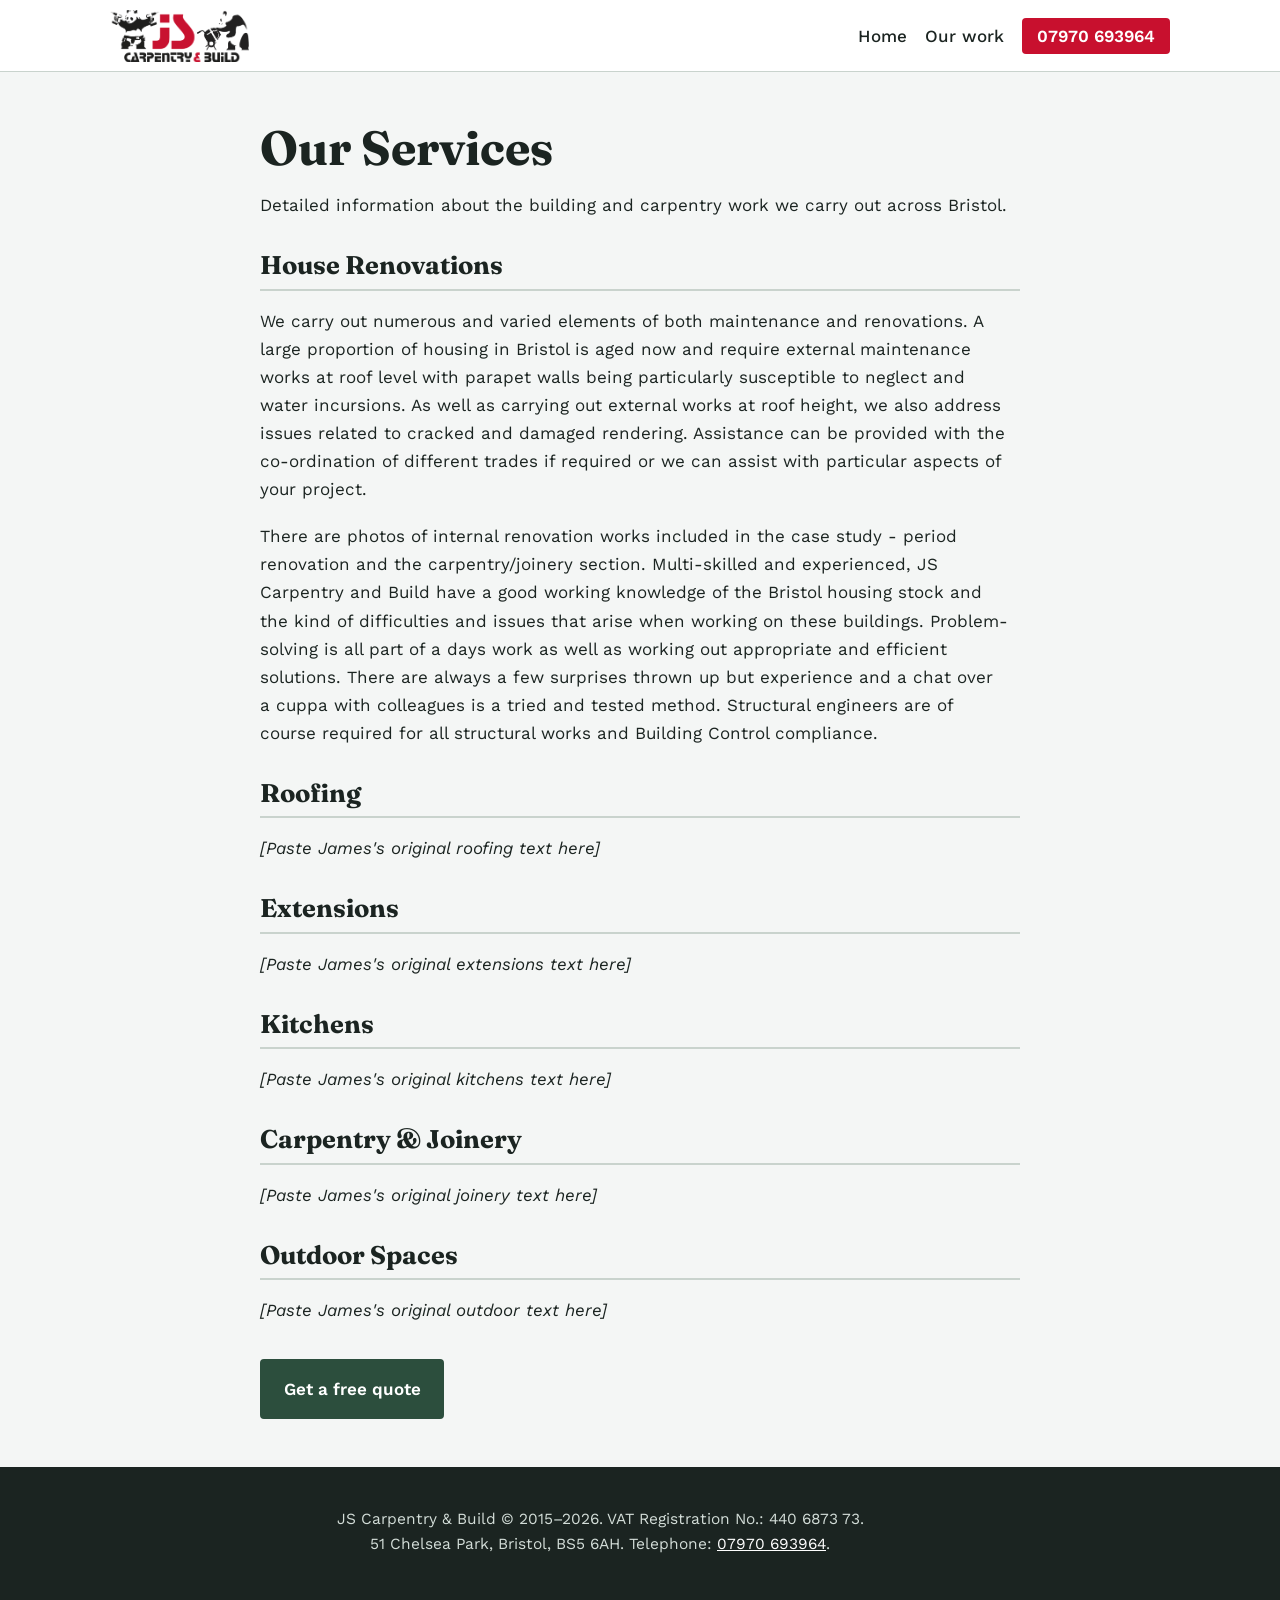
==== services.html @ 01779cc7 "Updated Gallery and hiding slider" ====
<!DOCTYPE html>
<html lang="en-GB">
<head>
<meta charset="utf-8">
<meta name="viewport" content="width=device-width, initial-scale=1">
<title>Our Services | JS Carpentry &amp; Build</title>
<meta name="description" content="Detailed information about our building and carpentry services in Bristol.">
<link rel="preconnect" href="https://fonts.googleapis.com">
<link rel="preconnect" href="https://fonts.gstatic.com" crossorigin>
<link href="https://fonts.googleapis.com/css2?family=Fraunces:opsz,wght@9..144,500;9..144,700&family=Work+Sans:wght@400;500;600&display=swap" rel="stylesheet">
<style>
:root{
  --bg:#F4F6F5; --ink:#1B2421; --muted:#4B5953; --lead:#3E6B55; --lead-dark:#2C4E3D;
  --red:#C8102E; --red-dark:#A00C24;
  --tint:#E1EAE4; --line:#C9D3CD; --white:#fff;
  --display:"Fraunces",Georgia,"Times New Roman",serif;
  --body:"Work Sans",system-ui,-apple-system,"Segoe UI",Arial,sans-serif;
}
*{box-sizing:border-box}
body{margin:0;background:var(--bg);color:var(--ink);font-family:var(--body);font-size:1.0625rem;line-height:1.65;padding-bottom:4.5rem}
a{color:var(--lead-dark)}
.wrap{max-width:800px;margin:0 auto;padding:0 1.25rem}
h1,h2,h3{font-family:var(--display);margin:0;line-height:1.15;font-weight:700}
h1{font-size:clamp(1.9rem,4vw,3rem);margin-bottom:1rem}
h2{font-size:1.6rem;margin:2rem 0 1rem;border-bottom:2px solid var(--line);padding-bottom:.5rem; scroll-margin-top: 2rem;}
p{margin:0 0 1.2rem;max-width:68ch}

header.site{background:var(--white);border-bottom:1px solid var(--line);padding:.6rem 0}
header.site .wrap{display:flex;align-items:center;justify-content:space-between;gap:1rem;max-width:1100px;flex-wrap:wrap}
.brand{display:flex;align-items:center;gap:.6rem;text-decoration:none;color:var(--ink)}
.brand img{height:52px;width:auto;display:block}
nav ul{display:flex;gap:1.1rem;list-style:none;margin:0;padding:0;flex-wrap:wrap;align-items:center}
nav a{text-decoration:none;color:var(--ink);font-weight:500}
nav a.tel{background:var(--red);color:#fff;padding:.5rem .95rem;border-radius:4px;font-weight:600}

.main-content{padding:3rem 0}
.btn{display:inline-block;padding:.85rem 1.35rem;border-radius:4px;font-weight:600;text-decoration:none;border:2px solid var(--lead-dark);cursor:pointer;background:var(--lead-dark);color:#fff;margin-top:1rem}

footer.site{background:var(--ink);color:#D3DDD8;padding:2.5rem 0;font-size:.97rem;text-align:center}
footer.site a{color:#fff}
</style>
</head>
<body>

<header class="site">
  <div class="wrap">
    <a href="index.html" class="brand">
      <img src="logos/jscarpentary-logo-transparent.png" alt="JS Carpentry & Build">
    </a>
    <nav>
      <ul>
        <li><a href="index.html">Home</a></li>
        <li><a href="index.html#work">Our work</a></li>
        <li><a class="tel" href="tel:+447970693964">07970 693964</a></li>
      </ul>
    </nav>
  </div>
</header>

<main class="main-content">
  <div class="wrap">
    <h1>Our Services</h1>
    <p>Detailed information about the building and carpentry work we carry out across Bristol.</p>

    <section id="renovations">
      <h2>House Renovations</h2>
      <p>We carry out numerous and varied elements of both maintenance and renovations. A large proportion of housing in Bristol is aged now and require external maintenance works at roof level with parapet walls being particularly susceptible to neglect and water incursions. As well as carrying out external works at roof height, we also address issues related to cracked and damaged rendering. Assistance can be provided with the co-ordination of different trades if required or we can assist with particular aspects of your project.</p>
      <p>There are photos of internal renovation works included in the case study - period renovation and the carpentry/joinery section. Multi-skilled and experienced, JS Carpentry and Build have a good working knowledge of the Bristol housing stock and the kind of difficulties and issues that arise when working on these buildings. Problem-solving is all part of a days work as well as working out appropriate and efficient solutions. There are always a few surprises thrown up but experience and a chat over a cuppa with colleagues is a tried and tested method. Structural engineers are of course required for all structural works and Building Control compliance.</p>
    </section>

    <section id="roofing">
      <h2>Roofing</h2>
      <p><em>[Paste James's original roofing text here]</em></p>
    </section>

    <section id="extensions">
      <h2>Extensions</h2>
      <p><em>[Paste James's original extensions text here]</em></p>
    </section>

    <section id="kitchens">
      <h2>Kitchens</h2>
      <p><em>[Paste James's original kitchens text here]</em></p>
    </section>

    <section id="joinery">
      <h2>Carpentry & Joinery</h2>
      <p><em>[Paste James's original joinery text here]</em></p>
    </section>

    <section id="outdoor">
      <h2>Outdoor Spaces</h2>
      <p><em>[Paste James's original outdoor text here]</em></p>
    </section>

    <a href="index.html#contact" class="btn">Get a free quote</a>
  </div>
</main>

<footer class="site">
  <div class="wrap">
    <p>JS Carpentry &amp; Build &copy; 2015&ndash;2026. VAT Registration No.: 440 6873 73.<br>
    51 Chelsea Park, Bristol, BS5 6AH. Telephone: <a href="tel:+447970693964">07970 693964</a>.</p>
  </div>
</footer>

</body>
</html>
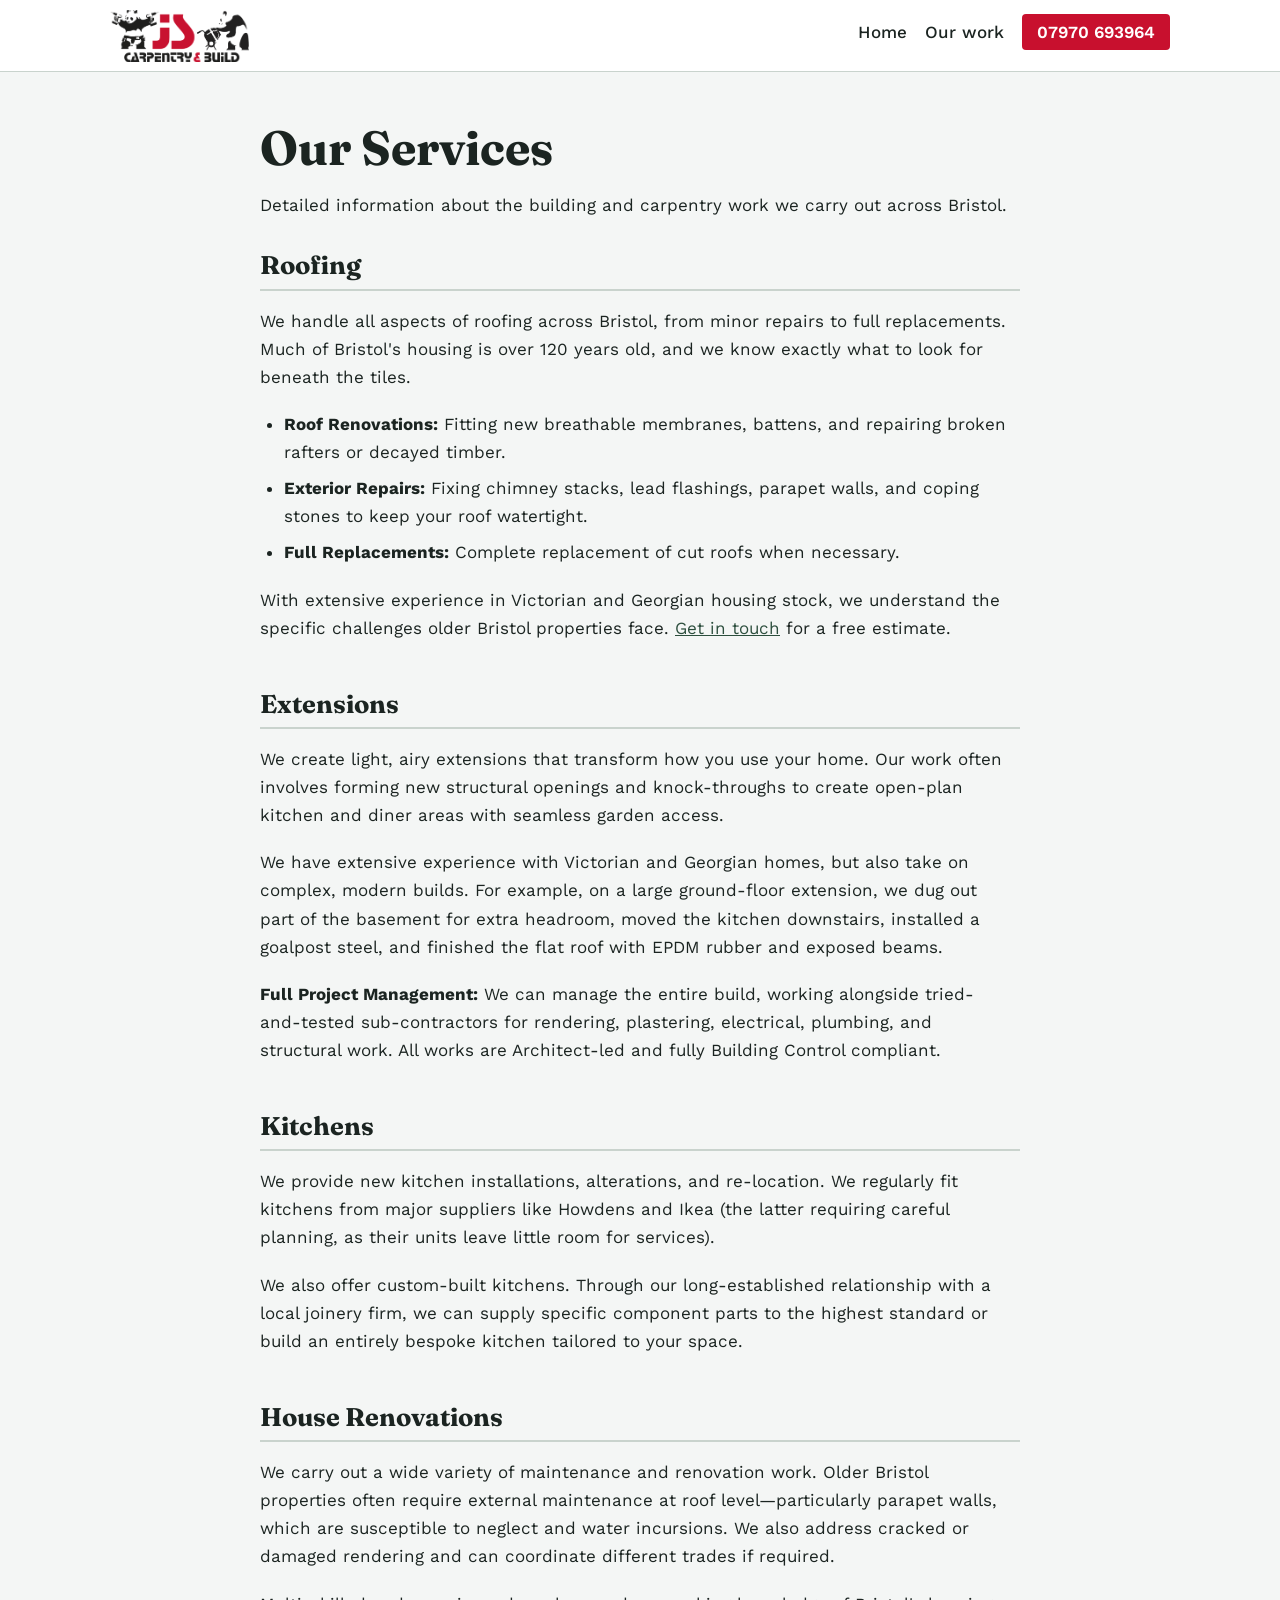
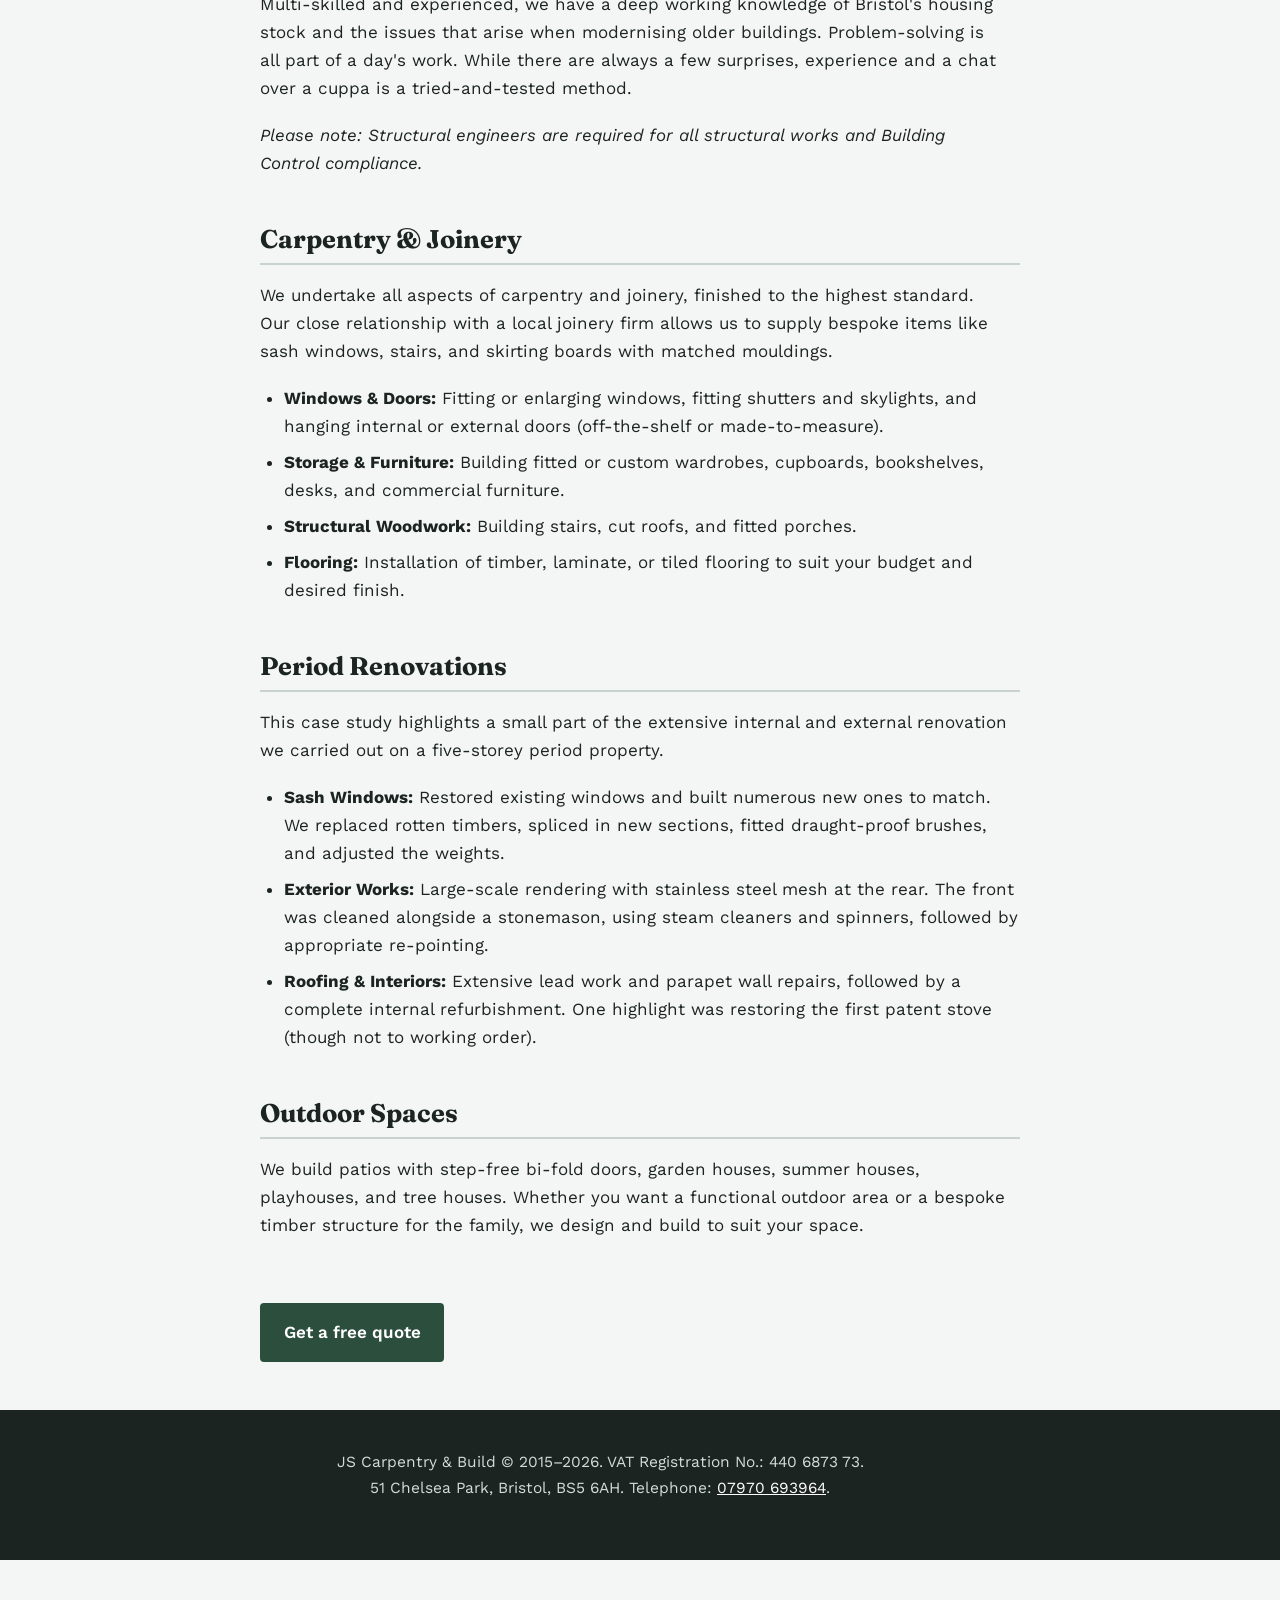
==== commit e04c3871: "Services page" ====
--- a/services.html
+++ b/services.html
@@ -24,6 +24,8 @@
 h1{font-size:clamp(1.9rem,4vw,3rem);margin-bottom:1rem}
 h2{font-size:1.6rem;margin:2rem 0 1rem;border-bottom:2px solid var(--line);padding-bottom:.5rem; scroll-margin-top: 2rem;}
 p{margin:0 0 1.2rem;max-width:68ch}
+ul{margin:0 0 1.2rem;padding-left:1.5rem}
+li{margin-bottom:0.5rem}
 
 header.site{background:var(--white);border-bottom:1px solid var(--line);padding:.6rem 0}
 header.site .wrap{display:flex;align-items:center;justify-content:space-between;gap:1rem;max-width:1100px;flex-wrap:wrap}
@@ -62,35 +64,61 @@
     <h1>Our Services</h1>
     <p>Detailed information about the building and carpentry work we carry out across Bristol.</p>
 
-    <section id="renovations">
-      <h2>House Renovations</h2>
-      <p>We carry out numerous and varied elements of both maintenance and renovations. A large proportion of housing in Bristol is aged now and require external maintenance works at roof level with parapet walls being particularly susceptible to neglect and water incursions. As well as carrying out external works at roof height, we also address issues related to cracked and damaged rendering. Assistance can be provided with the co-ordination of different trades if required or we can assist with particular aspects of your project.</p>
-      <p>There are photos of internal renovation works included in the case study - period renovation and the carpentry/joinery section. Multi-skilled and experienced, JS Carpentry and Build have a good working knowledge of the Bristol housing stock and the kind of difficulties and issues that arise when working on these buildings. Problem-solving is all part of a days work as well as working out appropriate and efficient solutions. There are always a few surprises thrown up but experience and a chat over a cuppa with colleagues is a tried and tested method. Structural engineers are of course required for all structural works and Building Control compliance.</p>
+    <section id="roofing" style="margin-bottom: 3rem;">
+      <h2>Roofing</h2>
+      <p>We handle all aspects of roofing across Bristol, from minor repairs to full replacements. Much of Bristol's housing is over 120 years old, and we know exactly what to look for beneath the tiles.</p>
+      <ul>
+        <li><strong>Roof Renovations:</strong> Fitting new breathable membranes, battens, and repairing broken rafters or decayed timber.</li>
+        <li><strong>Exterior Repairs:</strong> Fixing chimney stacks, lead flashings, parapet walls, and coping stones to keep your roof watertight.</li>
+        <li><strong>Full Replacements:</strong> Complete replacement of cut roofs when necessary.</li>
+      </ul>
+      <p>With extensive experience in Victorian and Georgian housing stock, we understand the specific challenges older Bristol properties face. <a href="index.html#contact">Get in touch</a> for a free estimate.</p>
     </section>
 
-    <section id="roofing">
-      <h2>Roofing</h2>
-      <p><em>[Paste James's original roofing text here]</em></p>
+    <section id="extensions" style="margin-bottom: 3rem;">
+      <h2>Extensions</h2>
+      <p>We create light, airy extensions that transform how you use your home. Our work often involves forming new structural openings and knock-throughs to create open-plan kitchen and diner areas with seamless garden access.</p>
+      <p>We have extensive experience with Victorian and Georgian homes, but also take on complex, modern builds. For example, on a large ground-floor extension, we dug out part of the basement for extra headroom, moved the kitchen downstairs, installed a goalpost steel, and finished the flat roof with EPDM rubber and exposed beams.</p>
+      <p><strong>Full Project Management:</strong> We can manage the entire build, working alongside tried-and-tested sub-contractors for rendering, plastering, electrical, plumbing, and structural work. All works are Architect-led and fully Building Control compliant.</p>
     </section>
 
-    <section id="extensions">
-      <h2>Extensions</h2>
-      <p><em>[Paste James's original extensions text here]</em></p>
+    <section id="kitchens" style="margin-bottom: 3rem;">
+      <h2>Kitchens</h2>
+      <p>We provide new kitchen installations, alterations, and re-location. We regularly fit kitchens from major suppliers like Howdens and Ikea (the latter requiring careful planning, as their units leave little room for services).</p>
+      <p>We also offer custom-built kitchens. Through our long-established relationship with a local joinery firm, we can supply specific component parts to the highest standard or build an entirely bespoke kitchen tailored to your space.</p>
     </section>
 
-    <section id="kitchens">
-      <h2>Kitchens</h2>
-      <p><em>[Paste James's original kitchens text here]</em></p>
+    <section id="renovations" style="margin-bottom: 3rem;">
+      <h2>House Renovations</h2>
+      <p>We carry out a wide variety of maintenance and renovation work. Older Bristol properties often require external maintenance at roof level—particularly parapet walls, which are susceptible to neglect and water incursions. We also address cracked or damaged rendering and can coordinate different trades if required.</p>
+      <p>Multi-skilled and experienced, we have a deep working knowledge of Bristol's housing stock and the issues that arise when modernising older buildings. Problem-solving is all part of a day's work. While there are always a few surprises, experience and a chat over a cuppa is a tried-and-tested method.</p>
+      <p><em>Please note: Structural engineers are required for all structural works and Building Control compliance.</em></p>
     </section>
 
-    <section id="joinery">
+    <section id="joinery" style="margin-bottom: 3rem;">
       <h2>Carpentry & Joinery</h2>
-      <p><em>[Paste James's original joinery text here]</em></p>
+      <p>We undertake all aspects of carpentry and joinery, finished to the highest standard. Our close relationship with a local joinery firm allows us to supply bespoke items like sash windows, stairs, and skirting boards with matched mouldings.</p>
+      <ul>
+        <li><strong>Windows & Doors:</strong> Fitting or enlarging windows, fitting shutters and skylights, and hanging internal or external doors (off-the-shelf or made-to-measure).</li>
+        <li><strong>Storage & Furniture:</strong> Building fitted or custom wardrobes, cupboards, bookshelves, desks, and commercial furniture.</li>
+        <li><strong>Structural Woodwork:</strong> Building stairs, cut roofs, and fitted porches.</li>
+        <li><strong>Flooring:</strong> Installation of timber, laminate, or tiled flooring to suit your budget and desired finish.</li>
+      </ul>
     </section>
 
-    <section id="outdoor">
+    <section id="period-renovations" style="margin-bottom: 3rem;">
+      <h2>Period Renovations</h2>
+      <p>This case study highlights a small part of the extensive internal and external renovation we carried out on a five-storey period property.</p>
+      <ul>
+        <li><strong>Sash Windows:</strong> Restored existing windows and built numerous new ones to match. We replaced rotten timbers, spliced in new sections, fitted draught-proof brushes, and adjusted the weights.</li>
+        <li><strong>Exterior Works:</strong> Large-scale rendering with stainless steel mesh at the rear. The front was cleaned alongside a stonemason, using steam cleaners and spinners, followed by appropriate re-pointing.</li>
+        <li><strong>Roofing & Interiors:</strong> Extensive lead work and parapet wall repairs, followed by a complete internal refurbishment. One highlight was restoring the first patent stove (though not to working order).</li>
+      </ul>
+    </section>
+
+    <section id="outdoor" style="margin-bottom: 3rem;">
       <h2>Outdoor Spaces</h2>
-      <p><em>[Paste James's original outdoor text here]</em></p>
+      <p>We build patios with step-free bi-fold doors, garden houses, summer houses, playhouses, and tree houses. Whether you want a functional outdoor area or a bespoke timber structure for the family, we design and build to suit your space.</p>
     </section>
 
     <a href="index.html#contact" class="btn">Get a free quote</a>
